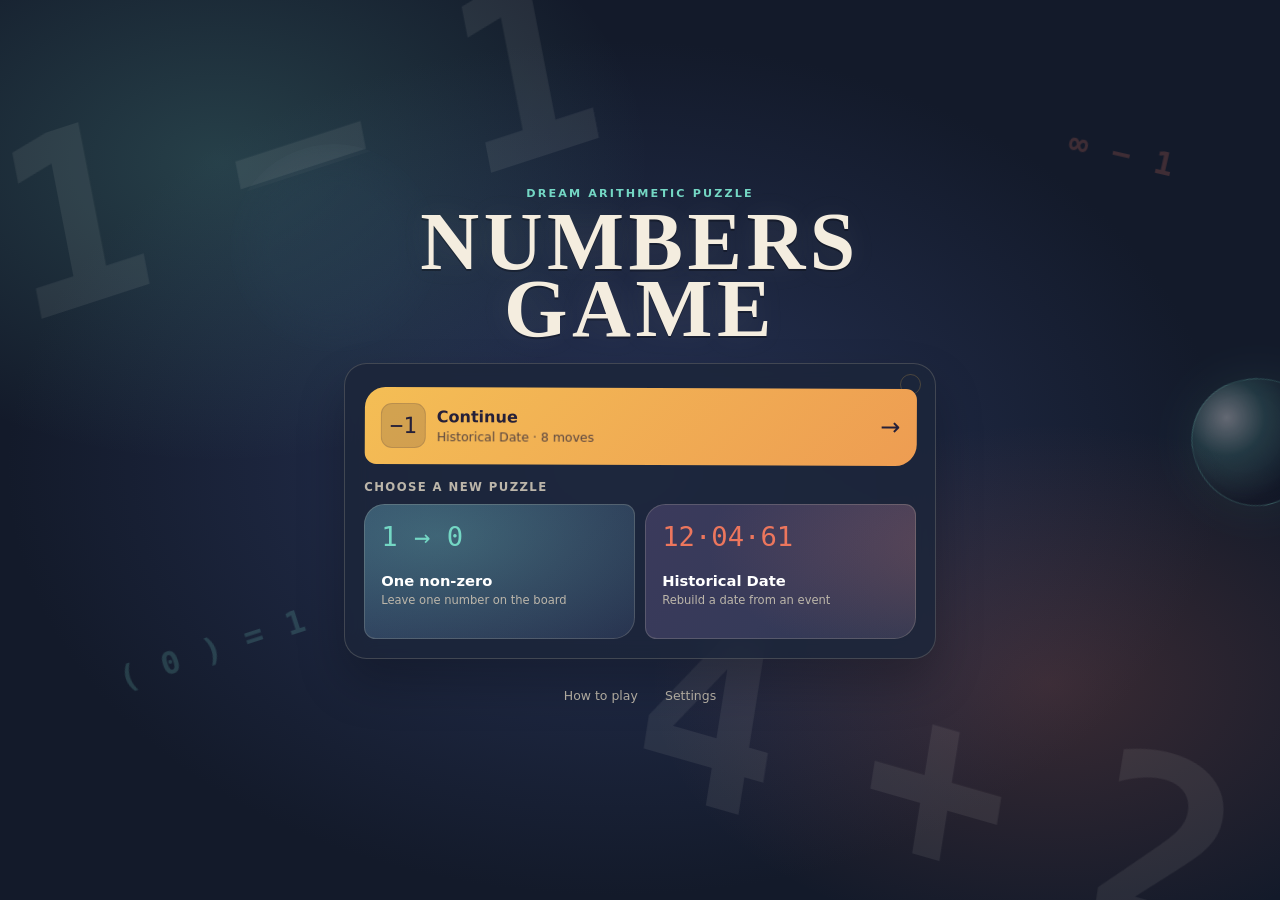
==== ui-sketches/index.html @ 64773ba0 "Extract reusable game UI components" ====
<!doctype html>
<html lang="en">
  <head>
    <meta charset="utf-8" />
    <meta name="viewport" content="width=device-width, initial-scale=1" />
    <title>Numbers Game — start screen sketch</title>
    <style>
      :root {
        color-scheme: dark;
        --ink: #f4eddf;
        --muted: #bcb6aa;
        --night: #131a2a;
        --panel: rgba(28, 38, 58, 0.84);
        --panel-light: rgba(48, 62, 88, 0.92);
        --line: rgba(237, 224, 191, 0.18);
        --gold: #f4b94c;
        --coral: #ec765d;
        --aqua: #74d7c4;
      }

      * { box-sizing: border-box; }

      body {
        align-items: center;
        background:
          radial-gradient(ellipse at 17% 18%, rgba(116, 215, 196, 0.2), transparent 27rem),
          radial-gradient(ellipse at 82% 76%, rgba(236, 118, 93, 0.18), transparent 25rem),
          radial-gradient(ellipse at 48% 52%, #273356 0%, transparent 38rem),
          var(--night);
        display: flex;
        font-family: Georgia, "Times New Roman", serif;
        justify-content: center;
        isolation: isolate;
        margin: 0;
        min-height: 100svh;
        overflow-x: hidden;
      }

      .numbers {
        color: rgba(244, 237, 223, 0.075);
        font-family: ui-monospace, SFMono-Regular, Menlo, monospace;
        font-size: clamp(8rem, 19vw, 17rem);
        font-weight: 700;
        letter-spacing: -0.12em;
        line-height: 0.72;
        pointer-events: none;
        position: fixed;
        transform: rotate(-11deg) skewY(-7deg);
        user-select: none;
        z-index: -1;
      }

      .numbers.top { left: -0.5rem; top: 4rem; }
      .numbers.bottom { bottom: 2rem; right: 4rem; transform: rotate(9deg) skewY(7deg); }

      .background-lens {
        --lens-duration: 32s;
        background:
          radial-gradient(ellipse at 17% 18%, rgba(116, 215, 196, 0.2), transparent 32rem),
          radial-gradient(ellipse at 82% 76%, rgba(236, 118, 93, 0.18), transparent 30rem),
          radial-gradient(ellipse at 48% 52%, #273356 0%, transparent 45rem),
          #131a2a;
        background-attachment: fixed;
        border-radius: 50%;
        height: 13rem;
        left: 18vw;
        mask-image: radial-gradient(circle, #000 43%, rgba(0, 0, 0, 0.48) 67%, transparent 82%);
        opacity: 0.62;
        pointer-events: none;
        position: fixed;
        top: 16vh;
        transition: left var(--lens-duration) cubic-bezier(0.42, 0, 0.25, 1), top var(--lens-duration) cubic-bezier(0.42, 0, 0.25, 1);
        width: 13rem;
        z-index: -1;
      }

      .lens-number {
        color: rgba(244, 237, 223, 0.075);
        font-family: ui-monospace, SFMono-Regular, Menlo, monospace;
        font-size: clamp(8rem, 19vw, 17rem);
        font-weight: 700;
        letter-spacing: -0.12em;
        line-height: 0.72;
        position: fixed;
        transform: scale(1.18) rotate(-11deg) skewY(-7deg);
        transform-origin: center;
        user-select: none;
        white-space: nowrap;
      }

      .lens-number.top { left: -0.5rem; top: 4rem; }
      .lens-number.bottom { bottom: 2rem; right: 4rem; transform: scale(1.18) rotate(9deg) skewY(7deg); }

      .equation {
        color: rgba(116, 215, 196, 0.19);
        font-family: ui-monospace, SFMono-Regular, Menlo, monospace;
        font-size: clamp(1.1rem, 2.6vw, 2rem);
        font-weight: 700;
        letter-spacing: 0.08em;
        pointer-events: none;
        position: fixed;
        user-select: none;
        z-index: -1;
      }

      .equation.left { left: 9vw; top: 70%; transform: rotate(-18deg); }
      .equation.right { color: rgba(236, 118, 93, 0.2); right: 8vw; top: 15%; transform: rotate(13deg); }

      .orb {
        background: radial-gradient(circle at 33% 25%, rgba(255, 255, 255, 0.34), rgba(116, 215, 196, 0.16) 30%, rgba(19, 26, 42, 0.08) 68%);
        border: 1px solid rgba(116, 215, 196, 0.2);
        border-radius: 47% 53% 51% 49% / 48% 43% 57% 52%;
        box-shadow: inset -0.5rem -0.7rem 1.4rem rgba(3, 10, 25, 0.22), 0 0 3rem rgba(116, 215, 196, 0.08);
        height: 8rem;
        pointer-events: none;
        position: fixed;
        right: -2.5rem;
        top: 42%;
        transform: rotate(-16deg);
        width: 8rem;
        z-index: -1;
      }

      main {
        display: grid;
        gap: 1.25rem;
        margin: 2.5rem 1.25rem;
        max-width: 37rem;
        width: 100%;
      }

      .masthead { padding: 0 1rem; text-align: center; }

      .eyebrow {
        color: var(--aqua);
        font-family: ui-sans-serif, system-ui, sans-serif;
        font-size: 0.7rem;
        font-weight: 800;
        letter-spacing: 0.19em;
        margin: 0 0 0.55rem;
        text-transform: uppercase;
      }

      h1 {
        color: var(--ink);
        font-size: clamp(3rem, 10vw, 5.1rem);
        letter-spacing: 0.055em;
        line-height: 0.82;
        margin: 0;
        text-shadow: 0 0.15rem 0 rgba(0, 0, 0, 0.28), 0 0 2rem rgba(244, 237, 223, 0.08);
      }

      .tagline { color: var(--muted); font-size: 1rem; margin: 0.9rem 0 0; }

      .panel {
        backdrop-filter: blur(12px);
        background: var(--panel);
        border: 1px solid var(--line);
        border-radius: 1.4rem;
        box-shadow: 0 1.5rem 3rem rgba(0, 0, 0, 0.24);
        padding: 1.2rem;
        position: relative;
        overflow: hidden;
      }

      .panel::before {
        border: 1px solid rgba(244, 185, 76, 0.22);
        border-radius: 50%;
        content: "";
        height: 1.2rem;
        position: absolute;
        right: 0.85rem;
        top: 0.65rem;
        width: 1.2rem;
      }

      .panel > * { position: relative; z-index: 1; }

      .meteor {
        --meteor-angle: -28deg;
        --meteor-end-x: 49rem;
        --meteor-end-y: 14rem;
        --meteor-left: -8rem;
        --meteor-top: 55%;
        background: linear-gradient(90deg, transparent, rgba(244, 237, 223, 0.12) 18%, rgba(244, 185, 76, 0.88) 55%, transparent 100%);
        box-shadow: 0 0 0.5rem rgba(244, 185, 76, 0.4);
        height: 2px;
        left: var(--meteor-left);
        opacity: 0;
        pointer-events: none;
        position: absolute;
        top: var(--meteor-top);
        transform: rotate(-28deg);
        width: 8rem;
        z-index: 0;
      }

      .meteor::after {
        background: #fff4cf;
        border-radius: 50%;
        box-shadow: 0 0 0.45rem #fff4cf;
        content: "";
        height: 0.24rem;
        position: absolute;
        right: 1rem;
        top: -0.06rem;
        width: 0.24rem;
      }

      .meteor.is-falling { animation: meteor-flight 1.1s ease-out; }

      button {
        appearance: none;
        background: transparent;
        border: 0;
        color: inherit;
        cursor: pointer;
        font: inherit;
        text-align: left;
        width: 100%;
      }

      .continue {
        align-items: center;
        background: linear-gradient(135deg, #f4be55, #e98550);
        background-position: 0% 0%;
        background-size: 170% 170%;
        border-radius: 1.28rem 0.68rem 1.35rem 0.72rem;
        color: #252039;
        display: grid;
        gap: 0.7rem;
        grid-template-columns: 2.8rem 1fr auto;
        padding: 1rem;
        transition: filter 180ms ease, transform var(--drift-duration, 9s) cubic-bezier(0.42, 0, 0.25, 1);
      }

      .continue:hover { filter: brightness(1.07); }

      .token {
        align-items: center;
        background: rgba(37, 32, 57, 0.16);
        border: 1px solid rgba(37, 32, 57, 0.14);
        border-radius: 0.7rem;
        display: flex;
        font-family: ui-monospace, monospace;
        font-size: 1.4rem;
        height: 2.8rem;
        justify-content: center;
      }

      .button-label { display: block; font-family: ui-sans-serif, system-ui, sans-serif; font-size: 1rem; font-weight: 850; }
      .button-detail { display: block; font-family: ui-sans-serif, system-ui, sans-serif; font-size: 0.78rem; margin-top: 0.15rem; opacity: 0.76; }
      .arrow { font-family: ui-sans-serif, system-ui, sans-serif; font-size: 1.5rem; }

      .section-title {
        color: var(--muted);
        font-family: ui-sans-serif, system-ui, sans-serif;
        font-size: 0.73rem;
        font-weight: 800;
        letter-spacing: 0.12em;
        margin: 1.25rem 0 0.65rem;
        text-transform: uppercase;
      }

      .modes { display: grid; gap: 0.65rem; grid-template-columns: repeat(2, 1fr); }

      .mode {
        background-color: var(--panel-light);
        background-position: 10% 20%, 50% 50%;
        background-size: 170% 170%, 150% 150%;
        border: 1px solid var(--line);
        border-radius: 1.28rem 0.68rem 1.35rem 0.72rem;
        min-height: 8.4rem;
        padding: 1rem;
        position: relative;
        color: inherit;
        text-decoration: none;
        transition: border-color 180ms ease, transform var(--drift-duration, 9s) cubic-bezier(0.42, 0, 0.25, 1);
      }

      .mode:hover { border-color: rgba(116, 215, 196, 0.7); }
      .mode:first-child {
        background-image:
          radial-gradient(ellipse at 20% 22%, rgba(116, 215, 196, 0.26), transparent 54%),
          linear-gradient(135deg, #304565, #2b3855 58%, #26324d);
      }
      .mode:nth-child(2) {
        background-image:
          radial-gradient(ellipse at 78% 26%, rgba(236, 118, 93, 0.24), transparent 55%),
          linear-gradient(135deg, #3d3a5d, #363a59 55%, #29354d);
      }
      .mode-icon { color: var(--aqua); display: block; font-family: ui-monospace, monospace; font-size: 1.7rem; margin-bottom: 1.25rem; }
      .mode:nth-child(2) .mode-icon { color: var(--coral); }
      .mode strong { display: block; font-family: ui-sans-serif, system-ui, sans-serif; font-size: 0.92rem; }
      .mode span:last-child { color: var(--muted); display: block; font-family: ui-sans-serif, system-ui, sans-serif; font-size: 0.72rem; margin-top: 0.25rem; }

      nav { display: flex; gap: 0.5rem; justify-content: center; }
      nav button, nav a { color: var(--muted); font-family: ui-sans-serif, system-ui, sans-serif; font-size: 0.78rem; padding: 0.6rem; text-align: center; text-decoration: none; width: auto; }
      nav button:hover, nav a:hover { color: var(--ink); }

      @media (prefers-reduced-motion: no-preference) {
        .orb { animation: drift 9s ease-in-out infinite alternate; }
        .equation.left { animation: tilt 10s ease-in-out infinite alternate; }
        h1 { animation: title-color 22s ease-in-out infinite alternate; }
        .continue { animation: soften-corners 14s ease-in-out -3s infinite alternate, drift-gold 25s ease-in-out -8s infinite alternate; }
        .mode:first-child { animation: soften-corners 12s ease-in-out infinite alternate, drift-teal 23s ease-in-out infinite alternate; }
        .mode:nth-child(2) { animation: soften-corners 13s ease-in-out -4s infinite alternate, drift-coral 27s ease-in-out -6s infinite alternate; }
      }

      @keyframes drift { to { transform: rotate(13deg) translate(-1.2rem, 1rem) scale(1.08); } }
      @keyframes tilt { to { transform: rotate(-10deg) translateY(-0.8rem); } }
      @keyframes title-color {
        0% { color: #f4eddf; }
        52% { color: #eee0ed; }
        100% { color: #fae4c3; }
      }
      @keyframes soften-corners {
        to { border-radius: 0.68rem 1.38rem 0.72rem 1.42rem; }
      }
      @keyframes drift-teal {
        0%, 100% { background-position: 0% 0%, 50% 50%; }
        25% { background-position: 100% 0%, 65% 35%; }
        50% { background-position: 100% 100%, 50% 50%; }
        75% { background-position: 0% 100%, 35% 65%; }
      }
      @keyframes drift-coral {
        0%, 100% { background-position: 100% 0%, 50% 50%; }
        25% { background-position: 0% 0%, 35% 65%; }
        50% { background-position: 0% 100%, 50% 50%; }
        75% { background-position: 100% 100%, 65% 35%; }
      }
      @keyframes drift-gold {
        0%, 100% { background-position: 0% 0%; }
        25% { background-position: 100% 0%; }
        50% { background-position: 100% 100%; }
        75% { background-position: 0% 100%; }
      }
      @keyframes meteor-flight {
        0% { opacity: 0; transform: translate(0, 0) rotate(var(--meteor-angle)); }
        14% { opacity: 0.75; }
        100% { opacity: 0; transform: translate(var(--meteor-end-x), var(--meteor-end-y)) rotate(var(--meteor-angle)); }
      }

      @media (max-width: 370px) {
        main { margin: 1.5rem 0.8rem; }
        .panel { padding: 0.85rem; }
      }
    </style>
  </head>
  <body>
    <div aria-hidden="true" class="background-lens">
      <span class="lens-number top">1 − 1</span>
      <span class="lens-number bottom">4 + 2</span>
    </div>
    <div aria-hidden="true" class="numbers top">1 − 1</div>
    <div aria-hidden="true" class="numbers bottom">4 + 2</div>
    <div aria-hidden="true" class="equation left">( 0 ) = 1</div>
    <div aria-hidden="true" class="equation right">∞ − 1</div>
    <div aria-hidden="true" class="orb"></div>
    <main>
      <header class="masthead">
        <p class="eyebrow">Dream arithmetic puzzle</p>
        <h1>NUMBERS<br />GAME</h1>
      </header>

      <section aria-label="Start game" class="panel">
        <span aria-hidden="true" class="meteor"></span>
        <button class="continue" type="button">
          <span aria-hidden="true" class="token">−1</span>
          <span><span class="button-label">Continue</span><span class="button-detail">Historical Date · 8 moves</span></span>
          <span aria-hidden="true" class="arrow">→</span>
        </button>

        <p class="section-title">Choose a new puzzle</p>
        <div class="modes">
          <a class="mode" href="one-non-zero.html">
            <span aria-hidden="true" class="mode-icon">1 → 0</span>
            <strong>One non-zero</strong>
            <span>Leave one number on the board</span>
          </a>
          <a class="mode" href="historical-date.html">
            <span aria-hidden="true" class="mode-icon">12·04·61</span>
            <strong>Historical Date</strong>
            <span>Rebuild a date from an event</span>
          </a>
        </div>
      </section>

      <nav aria-label="Secondary actions">
        <a href="how-to-play.html">How to play</a>
        <button type="button">Settings</button>
      </nav>
    </main>
    <script>
      const prefersReducedMotion = window.matchMedia('(prefers-reduced-motion: reduce)');

      function drift(card) {
        if (prefersReducedMotion.matches) return;

        const duration = 7000 + Math.random() * 6000;
        const x = (Math.random() - 0.5) * 10;
        const y = (Math.random() - 0.5) * 12;
        const rotation = (Math.random() - 0.5) * 0.7;
        card.style.setProperty('--drift-duration', `${duration}ms`);
        card.style.transform = `translate(${x.toFixed(2)}px, ${y.toFixed(2)}px) rotate(${rotation.toFixed(2)}deg)`;
        window.setTimeout(() => drift(card), duration + 400);
      }

      document.querySelectorAll('.continue, .mode').forEach((card, index) => {
        window.setTimeout(() => drift(card), 700 + index * 1600);
      });

      const meteor = document.querySelector('.meteor');
      const meteorRoutes = [
        () => ({
          left: '-8rem', top: `${14 + Math.random() * 62}%`,
          endX: '49rem', endY: `${6 + Math.random() * 13}rem`, angle: `${-31 + Math.random() * 14}deg`,
        }),
        () => ({
          left: 'calc(100% + 1rem)', top: `${14 + Math.random() * 62}%`,
          endX: '-49rem', endY: `${-19 + Math.random() * 13}rem`, angle: `${149 + Math.random() * 14}deg`,
        }),
        () => ({
          left: `${15 + Math.random() * 66}%`, top: '-1rem',
          endX: `${-12 + Math.random() * 24}rem`, endY: '20rem', angle: `${49 + Math.random() * 18}deg`,
        }),
        () => ({
          left: `${15 + Math.random() * 66}%`, top: 'calc(100% + 1rem)',
          endX: `${-12 + Math.random() * 24}rem`, endY: '-20rem', angle: `${-131 + Math.random() * 18}deg`,
        }),
      ];
      function scheduleMeteor(delay) {
        if (prefersReducedMotion.matches) return;
        window.setTimeout(() => {
          const route = meteorRoutes[Math.floor(Math.random() * meteorRoutes.length)]();
          meteor.style.setProperty('--meteor-left', route.left);
          meteor.style.setProperty('--meteor-top', route.top);
          meteor.style.setProperty('--meteor-end-x', route.endX);
          meteor.style.setProperty('--meteor-end-y', route.endY);
          meteor.style.setProperty('--meteor-angle', route.angle);
          meteor.classList.remove('is-falling');
          void meteor.offsetWidth;
          meteor.classList.add('is-falling');
          window.setTimeout(() => meteor.classList.remove('is-falling'), 1200);
          scheduleMeteor(35000 + Math.random() * 25000);
        }, delay);
      }
      scheduleMeteor(12000 + Math.random() * 10000);

      const lens = document.querySelector('.background-lens');
      function driftLens() {
        if (prefersReducedMotion.matches) return;

        const duration = 24000 + Math.random() * 20000;
        lens.style.setProperty('--lens-duration', `${duration}ms`);
        lens.style.left = `${4 + Math.random() * 74}vw`;
        lens.style.top = `${5 + Math.random() * 68}vh`;
        window.setTimeout(driftLens, duration + 500);
      }
      window.setTimeout(driftLens, 1800);
    </script>
  </body>
</html>
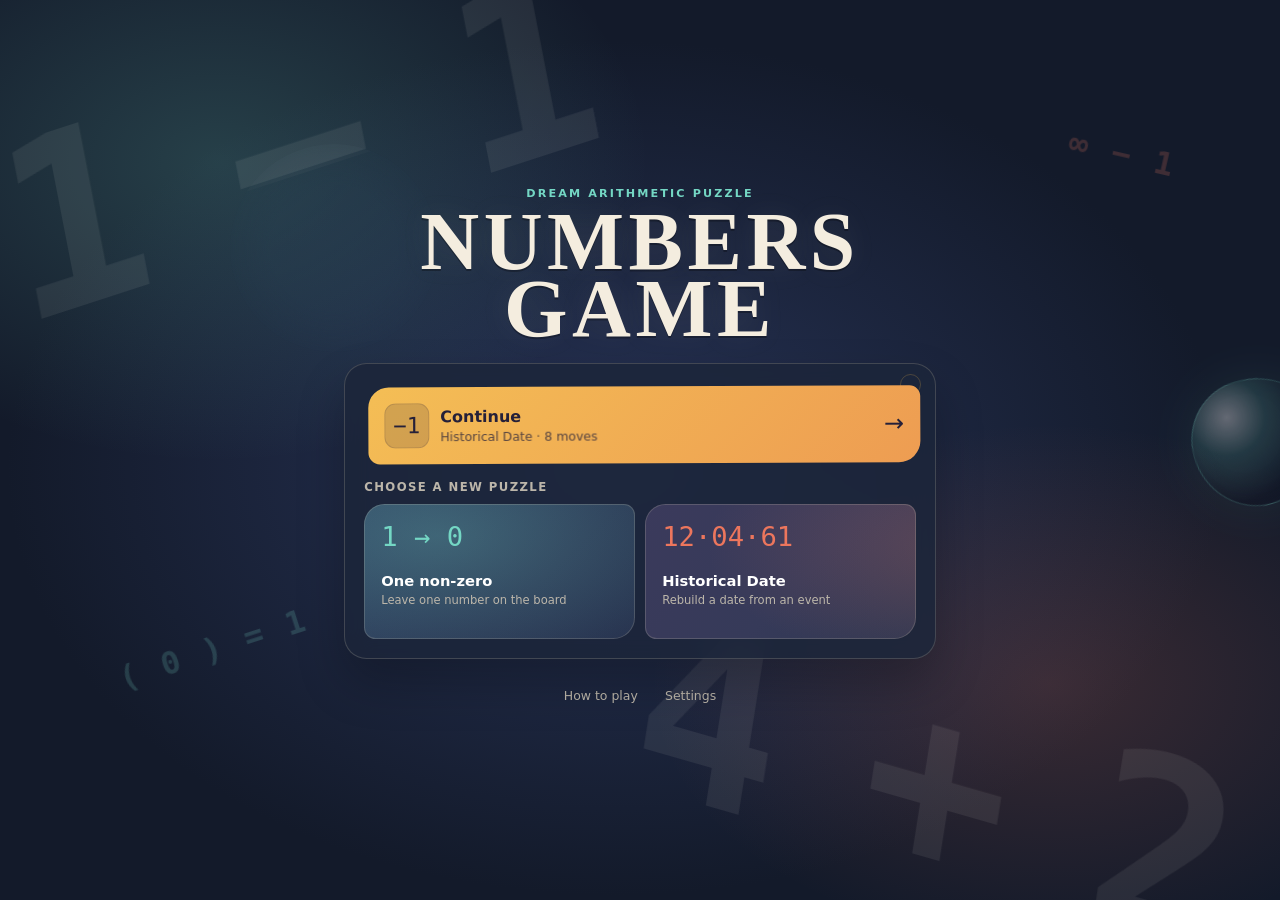
==== commit 4fe8940d: "Rename app for Google Play" ====
--- a/ui-sketches/index.html
+++ b/ui-sketches/index.html
@@ -3,7 +3,7 @@
   <head>
     <meta charset="utf-8" />
     <meta name="viewport" content="width=device-width, initial-scale=1" />
-    <title>Numbers Game — start screen sketch</title>
+    <title>Dream Arithmetic — start screen sketch</title>
     <style>
       :root {
         color-scheme: dark;
